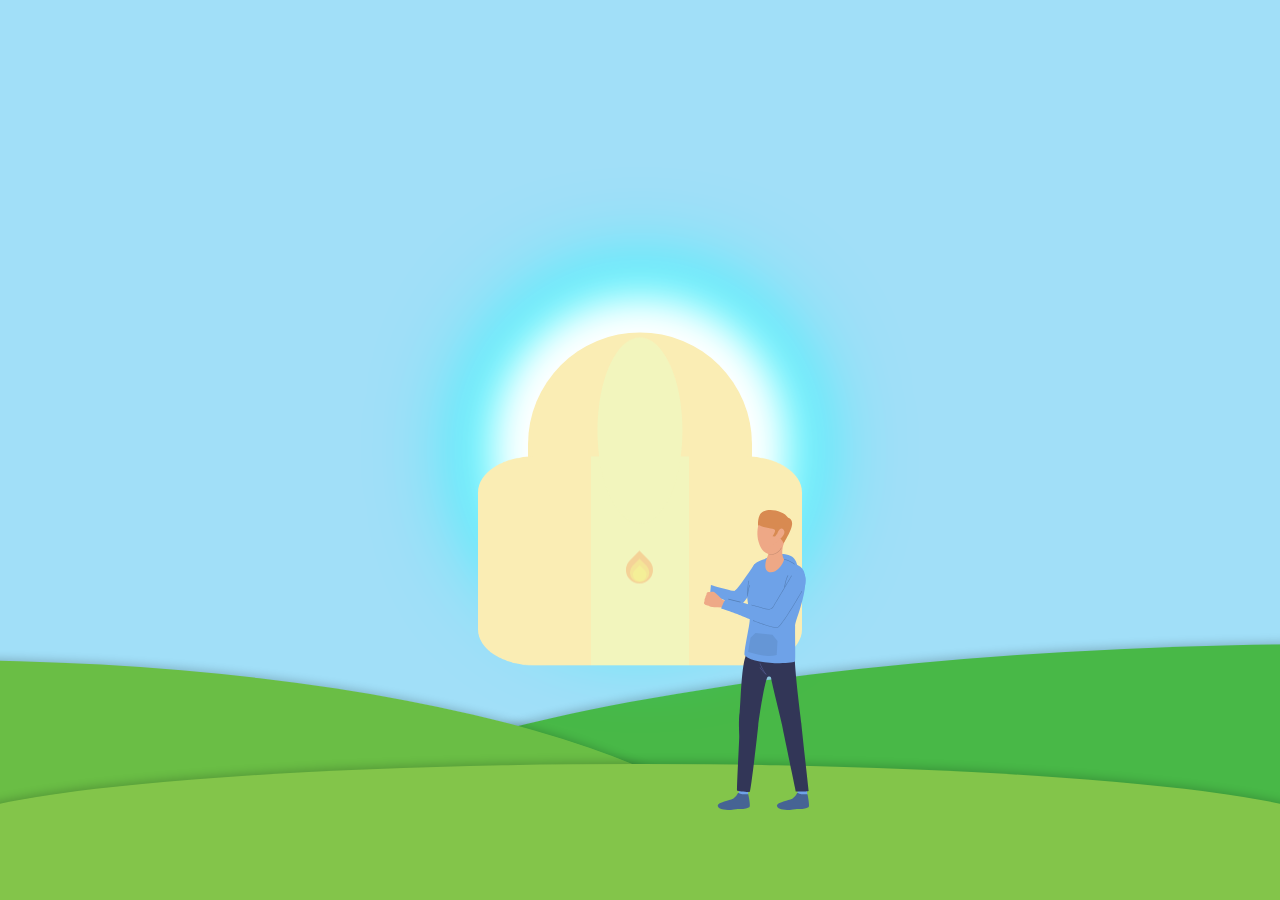
==== week2/index.html @ c8835b10 "work from home" ====
<!doctype html>

<html lang="en">
<head>
		<meta charset="utf-8">

		<title>CSS To The Rescue</title>
		<meta name="description" content="CTTR">
		<meta name="author" content="Rooyyke">

		<link rel="stylesheet" href="./public/css/stylesheet.css">

</head>

<body>
	<!-- Floating clouds #1 -->
	<section>
		<!-- <div></div>
		<div></div>
		<div></div>
		<div></div>
		<div></div> -->
	</section>
	<!-- Floating clouds #2 -->
	<section>
		<!-- <div></div>
		<div></div>
		<div></div>
		<div></div>
		<div></div> -->
	</section>

	<!-- Balloon with light -->
	<section>
		<!-- Balloon -->
		<input type="radio" id="test">

		<label for="test">
			<div></div>
			<!-- Lights -->
			<article>
				<div class="red flame"></div>
				<div class="orange flame"></div>
				<div class="yellow flame"></div>
			</article>
		</label>


	</section>

	<!-- Zero state (Ground/Character) -->
	<section>
		<div></div>
		<img src="./public/images/SVG/Person.svg">
	</section>

	<main>


	</main>


</body>
</html>
---- week2/public/css/stylesheet.css ----
:root {

}

body {
    margin: 20px;
    background: #A1DFF8;
    text-align: center;
    overflow: hidden;
}

/*=============================================
=       Zero state balloon comment block      =
=============================================*/

section:nth-of-type(3) {
    display: block;
    position: absolute;
    top: 50%;
    left: 50%;
    transform: translate(-50%, -50%);
    animation: balloonBounce 5s infinite;
    perspective-origin: 50% 100%;
    perspective: calc(14rem * .5);
}


section:nth-of-type(3) > label > div {
    box-shadow: 0 0 40px 40px #fff, 0 0 100px 50px #0ff;
    position: relative;
    z-index: 4;
    display: block;
    width: 14rem;
    height: calc(14rem * 1.050);
    background: #FAEDB4;
    border-radius: 14rem;
}

section:nth-of-type(3) > label > div::before {
    position: absolute;
    display: block;
    content: '';
}

section:nth-of-type(3) > label > div::after {
    position: absolute;
    display: block;
    content: '';
}

section:nth-of-type(3) > label > div::after {
    top: 2%;
    left: 50%;
    width: 38%;
    height: 79%;
    background-color: #F2F5BD;
    transform: translateX(-50%);
    border-radius: 50%;
}

section:nth-of-type(3) > label > div::before {
    top: 28%;
    left: -22.2%;
    width: calc(14rem + 100px);
    height: calc(14rem * 1.45);
    border-radius: calc(14rem / 4);
    background: linear-gradient(
    to right,
    #FAEDB4 0%,
    #FAEDB4 35%,
    #F2F5BD 35%,
    #F2F5BD 65%,
    #FAEDB4 50%,
    #FAEDB4 100%
    );
    transform: translateZ(calc(14rem * -.80)) rotateX(-50deg);
}





/*----------  Zero light in balloon comment block  ----------*/






  article {
    animation: flicker 3ms ease-in infinite alternate;
    position: absolute;
    z-index: 4;
    opacity: 0.2;
    top: 105%;
    left: 50%;
  }
  
  .flame{
    border-bottom-right-radius: 50%;
    border-bottom-left-radius: 50%;
    border-top-left-radius: 50%;
    transform-origin:center bottom;
    bottom: 0px;
  }
  
  .yellow{
    position: absolute;
    left: 50%;
    margin-right: -50%;
    transform: translate(-50%, -50%);
    width: 9px;
    height: 9px;
    transform:rotate(-45deg) scale(1.5,1.5);
    background:gold;
  }
  
  .orange{
    position: absolute;
    left: 50%;
    margin-right: -50%;
    transform: translate(-50%, -50%);
    width: 13px;
    height: 13px;
    transform:rotate(-45deg) scale(1.5,1.5);
    background:orange;
  }
  
  .red{
    position: absolute;
    left: 50%;
    margin-right: -50%;
    transform: translate(-50%, -50%);
    width: 18px;
    height: 18px;
    transform:rotate(-45deg) scale(1.5,1.5);
    background:OrangeRed;
  }


/*=====  End of Section comment block  ======*/





/*=============================================
=            zero state comment block         =
=============================================*/

section:nth-of-type(4) > div {
    position: absolute;
    left: -5%;
    bottom: 0;
    border-top-right-radius: 80%;
    border-top-left-radius: 80%;
    box-shadow: -2px -2px 10px 0px rgba(0,0,0,0.2);
    width: 110%;
    height: 8.5em;
    background-color: #83C54A;
}   

section:nth-of-type(4) > div::after {
    position: absolute;
    content: "";
    left: 0;
    bottom: 0;
    border-top-right-radius: 100%;
    box-shadow: -2px -2px 10px 0px rgba(0,0,0,0.2);
    width: 60%;
    height: 15em;
    z-index: -2;
    background-color: #6ABE45;
}

section:nth-of-type(4) > div::before {
    position: absolute;
    content: "";
    right: 0;
    bottom: 0;
    box-shadow: -2px -2px 10px 0px rgba(0,0,0,0.2);
    border-top-left-radius: 100%;
    width: 80%;
    height: 16em;
    z-index: -2;
    background-color: #48B847;
}

section:nth-of-type(4) > img {
    position: absolute;
    bottom: 10%;
    left: 55%;
    width: auto;
    height: 300px;
}





/*----------  Balloon without light comment block  ----------*/





input {
    display: none
}

label {
    width: 100px;
    height: 100px;
    cursor: pointer;
}

input:checked + label > div {
    box-shadow: 0 0 40px 40px #fff, 0 0 100px 50px #0ff;
    position: relative;
    z-index: 4;
    display: block;
    width: 14rem;
    height: calc(14rem * 1.050);
    background: #FAEDB4;
    border-radius: 14rem;
}

input:checked + label > div::before {
    position: absolute;
    display: block;
    content: '';
}

input:checked + label > div::after {
    position: absolute;
    display: block;
    content: '';
}

input:checked + label > div::after {
    top: 2%;
    left: 50%;
    width: 38%;
    height: 79%;
    background-color: #F2F5BD;
    transform: translateX(-50%);
    border-radius: 50%;
}

input:checked + label > div::before {
    top: 28%;
    left: -22.2%;
    width: calc(14rem + 100px);
    height: calc(14rem * 1.45);
    border-radius: calc(14rem / 4);
    background: linear-gradient(
    to right,
    #FAEDB4 0%,
    #FAEDB4 35%,
    #F2F5BD 35%,
    #F2F5BD 65%,
    #FAEDB4 50%,
    #FAEDB4 100%
    );
    transform: translateZ(calc(14rem * -.80)) rotateX(-50deg);
}


/*=====  End of zero state comment block  ======*/





/*=============================================
=            Animating Clouds                 =
=============================================*/

section:nth-of-type(1) {
    position: absolute;
    z-index: -3;
    top: 0%;
    left: 50%;
    transform: translate(-50%, -60%);
    width: 8rem;
    animation: cloudsSlideDown 5s linear infinite;
}

section:nth-of-type(1) > div {
    position: relative;
    display: block;
    width: 8rem;
    height: 8rem;
    margin: 1rem;
    background-color: #fff;
    border-radius: 50%;
}

section:nth-of-type(1) div:nth-child(5n + 1){
    transform: translateX(-120%);
    margin-top: calc(8rem * 7);
}

section:nth-of-type(1) div:nth-child(5n + 2){
    transform: translate(-350%, 20%) scale(0.5)
}

section:nth-of-type(1) div:nth-child(5n + 3){
    transform: translate(250%, 20%) scale(0.8)
}

section:nth-of-type(1) div:nth-child(5n + 4){
    transform: translate(-250%, 40%) scale(1.2)
}

section:nth-of-type(1) div:nth-child(5n + 5){
    transform: translate(190%, 120%) scale(0.6)
}

section:nth-of-type(1) > div::after {
    position: absolute;
    bottom: 0;
    display: block;
    width: 8rem;
    height: calc(8rem * .5);
    background-color: #fff;
    border-radius: 8rem;
    transform: translateX(23%);
    content: '';
}

section:nth-of-type(1) > div::before {
    position: absolute;
    bottom: 0;
    display: block;
    width: 8rem;
    height: calc(8rem * .6);
    background-color: #fff;
    border-radius: 8rem;
    transform: translateX(-30%);
    content: '';
}





/*----------  Animating Clouds #2 comment block  ----------*/






section:nth-of-type(2) {
    position: absolute;
    top: 0%;
    left: 50%;
    z-index: -3;
    transform: translate(-50%, -0%);
    width: 8rem;
    animation: cloudsSlideDown 5s 2.8s linear infinite;
}

section:nth-of-type(2) > div {
    position: relative;
    display: block;
    width: 8rem;
    height: 8rem;
    margin: 1rem;
    background-color: #fff;
    border-radius: 50%;
}

section:nth-of-type(2) > div:nth-child(5n + 1){
    transform: translateX(-120%);
    margin-top: calc(8rem * 7);
}

section:nth-of-type(2) > div:nth-child(5n + 2){
    transform: translate(-350%, 20%) scale(0.5)
}

section:nth-of-type(2) > div:nth-child(5n + 3){
    transform: translate(350%, 20%) scale(0.8)
}

section:nth-of-type(2) > div:nth-child(5n + 4){
    transform: translate(-250%, 40%) scale(1.2)
}
    
section:nth-of-type(2) > div:nth-child(5n + 5){
    transform: translate(90%, 120%) scale(0.6)
}

section:nth-of-type(2) > div::after {
    position: absolute;
    bottom: 0;
    display: block;
    width: 8rem;
    height: calc(8rem * .5);
    background-color: #fff;
    border-radius: 8rem;
    transform: translateX(23%);
    content: '';
}

section:nth-of-type(2) > div::before {
    position: absolute;
    bottom: 0;
    display: block;
    width: 8rem;
    height: calc(8rem * .6);
    background-color: #fff;
    border-radius: 8rem;
    transform: translateX(-30%);
    content: '';
}

/*=====  End of Section comment block  ======*/







/*=============================================
=            Animations comment block            =
=============================================*/

@keyframes flicker{
    0%   {transform: rotate(-1deg);}
    20%  {transform: rotate(1deg);}
    40%  {transform: rotate(-1deg);}
    60%  {transform: rotate(1deg) scaleY(1.04);}
    80%  {transform: rotate(-2deg) scaleY(0.92);}
    100% {transform: rotate(1deg);}
}

@keyframes cloudsSlideDown {
    0% {
      transform: translate(-50%, -110%)
    }
    100% {
      transform: translate(-50%, -10%)
    }
}

  @keyframes balloonBounce {
    0% {
      transform: translate(-50%, -50%)
    }
    50% {
      transform: translate(-50%, -60%)
    }
    100% {
      transform: translate(-50%, -50%)
    }
}

/*=====  End of Section comment block  ======*/
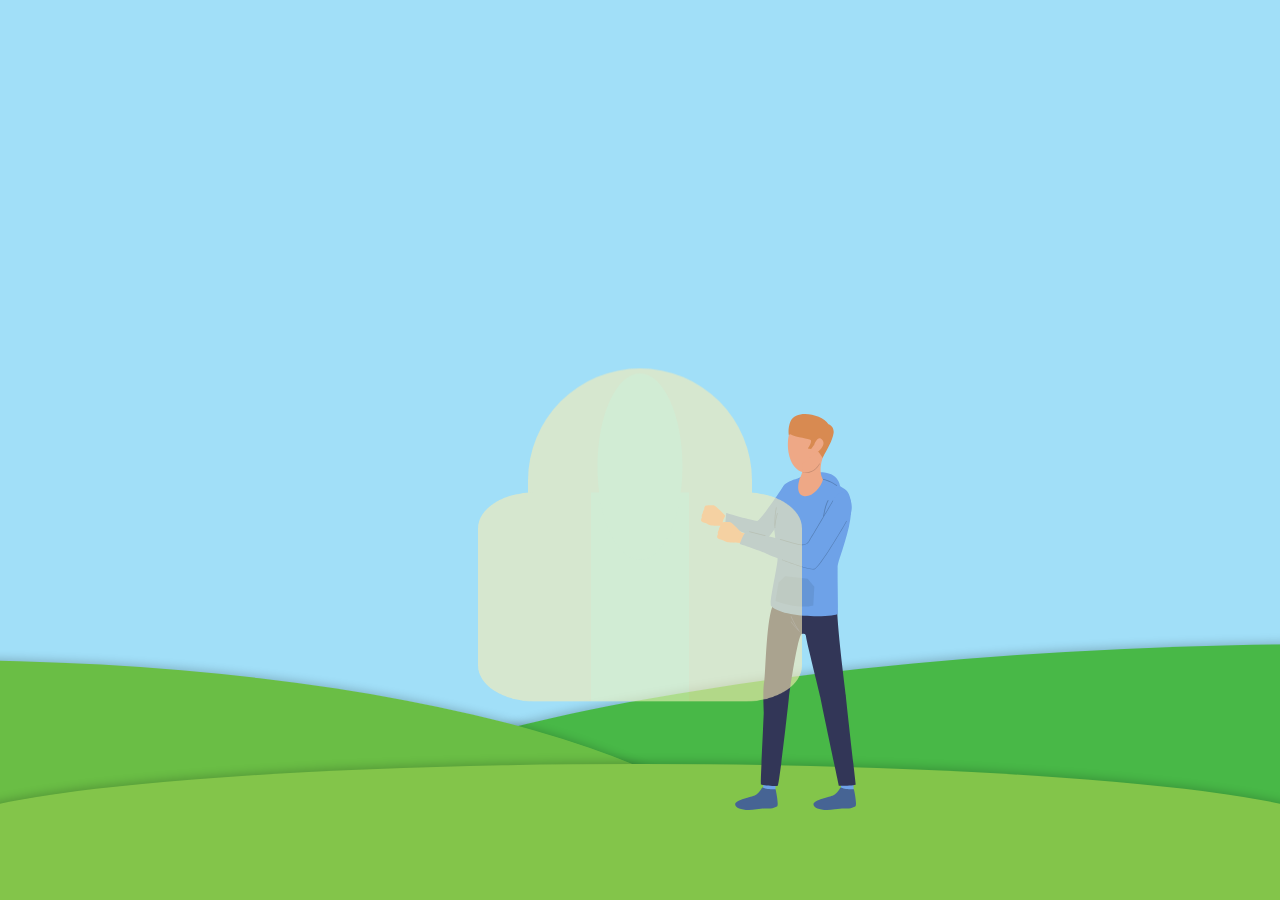
==== commit e00da790: "Fixed my freaking balloon" ====
--- a/week2/index.html
+++ b/week2/index.html
@@ -13,50 +13,44 @@
 </head>
 
 <body>
-	<!-- Floating clouds #1 -->
-	<section>
-		<!-- <div></div>
-		<div></div>
-		<div></div>
-		<div></div>
-		<div></div> -->
-	</section>
-	<!-- Floating clouds #2 -->
-	<section>
-		<!-- <div></div>
-		<div></div>
-		<div></div>
-		<div></div>
-		<div></div> -->
-	</section>
+	<main>
+		<!-- Floating clouds #1 -->
+		<section>
+			<!-- <div></div>
+			<div></div>
+			<div></div>
+			<div></div>
+			<div></div> -->
+		</section>
+		<!-- Floating clouds #2 -->
+		<section>
+			<!-- <div></div>
+			<div></div>
+			<div></div>
+			<div></div>
+			<div></div> -->
+		</section>
 
-	<!-- Balloon with light -->
-	<section>
-		<!-- Balloon -->
+		<!-- Balloon with light -->
 		<input type="radio" id="test">
-
 		<label for="test">
-			<div></div>
-			<!-- Lights -->
-			<article>
-				<div class="red flame"></div>
-				<div class="orange flame"></div>
-				<div class="yellow flame"></div>
-			</article>
+			<section encryption="flying">
+				<!-- Balloon -->	
+				<div object="balloon"></div>
+				<!-- Lights -->
+				<article>
+					<div class="red flame"></div>
+					<div class="orange flame"></div>
+					<div class="yellow flame"></div>
+				</article>
+			</section>
 		</label>
 
-
-	</section>
-
-	<!-- Zero state (Ground/Character) -->
-	<section>
-		<div></div>
-		<img src="./public/images/SVG/Person.svg">
-	</section>
-
-	<main>
-
-
+		<!-- Zero state (Ground/Character) -->
+		<section>
+			<div></div>
+			<img src="./public/images/SVG/Person.svg">
+		</section>
 	</main>
 
 
--- a/week2/public/css/stylesheet.css
+++ b/week2/public/css/stylesheet.css
@@ -13,22 +13,22 @@
 =       Zero state balloon comment block      =
 =============================================*/
 
-section:nth-of-type(3) {
-    display: block;
-    position: absolute;
-    top: 50%;
-    left: 50%;
-    transform: translate(-50%, -50%);
-    animation: balloonBounce 5s infinite;
+label > [encryption="flying"] {
+    display: block;
+    position: absolute;
+    opacity: 0.6;
+    top: 54%;
+    left: 50%;
+    z-index: 20;
+    transform: translate(-50%, -50%);
     perspective-origin: 50% 100%;
     perspective: calc(14rem * .5);
 }
 
 
-section:nth-of-type(3) > label > div {
-    box-shadow: 0 0 40px 40px #fff, 0 0 100px 50px #0ff;
+label > section > [object="balloon"] {
     position: relative;
-    z-index: 4;
+    z-index: 3;
     display: block;
     width: 14rem;
     height: calc(14rem * 1.050);
@@ -36,19 +36,14 @@
     border-radius: 14rem;
 }
 
-section:nth-of-type(3) > label > div::before {
+label > section > [object="balloon"]::before,
+label > section > [object="balloon"]::after {
     position: absolute;
     display: block;
     content: '';
 }
 
-section:nth-of-type(3) > label > div::after {
-    position: absolute;
-    display: block;
-    content: '';
-}
-
-section:nth-of-type(3) > label > div::after {
+label > section > [object="balloon"]::after {
     top: 2%;
     left: 50%;
     width: 38%;
@@ -58,13 +53,13 @@
     border-radius: 50%;
 }
 
-section:nth-of-type(3) > label > div::before {
+label > section > [object="balloon"]::before {
     top: 28%;
     left: -22.2%;
     width: calc(14rem + 100px);
     height: calc(14rem * 1.45);
     border-radius: calc(14rem / 4);
-    background: linear-gradient(
+    background-image: linear-gradient(
     to right,
     #FAEDB4 0%,
     #FAEDB4 35%,
@@ -79,24 +74,22 @@
 
 
 
-
-/*----------  Zero light in balloon comment block  ----------*/
-
-
-
-
-
-
-  article {
-    animation: flicker 3ms ease-in infinite alternate;
+/*----------  Light animation comment block  ----------*/
+
+
+
+
+
+label > section > article {
+    animation: flicker 3ms infinite alternate;
     position: absolute;
     z-index: 4;
-    opacity: 0.2;
+    opacity: 0;
     top: 105%;
     left: 50%;
   }
   
-  .flame{
+label > section > article > .flame{
     border-bottom-right-radius: 50%;
     border-bottom-left-radius: 50%;
     border-top-left-radius: 50%;
@@ -104,7 +97,7 @@
     bottom: 0px;
   }
   
-  .yellow{
+label > section > article > .yellow{
     position: absolute;
     left: 50%;
     margin-right: -50%;
@@ -115,7 +108,7 @@
     background:gold;
   }
   
-  .orange{
+label > section > article > .orange{
     position: absolute;
     left: 50%;
     margin-right: -50%;
@@ -126,7 +119,7 @@
     background:orange;
   }
   
-  .red{
+label > section > article > .red{
     position: absolute;
     left: 50%;
     margin-right: -50%;
@@ -138,6 +131,7 @@
   }
 
 
+
 /*=====  End of Section comment block  ======*/
 
 
@@ -148,7 +142,7 @@
 =            zero state comment block         =
 =============================================*/
 
-section:nth-of-type(4) > div {
+section:nth-of-type(3) > div {
     position: absolute;
     left: -5%;
     bottom: 0;
@@ -160,7 +154,7 @@
     background-color: #83C54A;
 }   
 
-section:nth-of-type(4) > div::after {
+section:nth-of-type(3) > div::after {
     position: absolute;
     content: "";
     left: 0;
@@ -173,7 +167,7 @@
     background-color: #6ABE45;
 }
 
-section:nth-of-type(4) > div::before {
+section:nth-of-type(3) > div::before {
     position: absolute;
     content: "";
     right: 0;
@@ -186,12 +180,13 @@
     background-color: #48B847;
 }
 
-section:nth-of-type(4) > img {
+section:nth-of-type(3) > img {
     position: absolute;
     bottom: 10%;
-    left: 55%;
+    z-index: 1;
+    left: 54.8%;
     width: auto;
-    height: 300px;
+    height: 44%;
 }
 
 
@@ -214,30 +209,37 @@
     cursor: pointer;
 }
 
-input:checked + label > div {
+input:checked + label > [encryption="flying"] {
+    display: block;
+    position: absolute;
+    opacity: 1;
+    top: 43%;
+    left: 50%;
+    transform: translate(-50%, -50%);
+    animation: balloonBounce 3s infinite;
+    perspective-origin: 50% 100%;
+    perspective: calc(14rem * .5);
+    transition: ease-in 2s;
+}
+
+input:checked + label > section > [object="balloon"] {
     box-shadow: 0 0 40px 40px #fff, 0 0 100px 50px #0ff;
-    position: relative;
     z-index: 4;
-    display: block;
-    width: 14rem;
     height: calc(14rem * 1.050);
     background: #FAEDB4;
     border-radius: 14rem;
-}
-
-input:checked + label > div::before {
-    position: absolute;
-    display: block;
+    transition: ease-in 2s;
+}
+
+input:checked + label > section > [object="balloon"]::before,
+input:checked + label > section > [object="balloon"]::after {
+    position: absolute;
+    display: block;
+    transition: ease-in-out 2s;
     content: '';
 }
 
-input:checked + label > div::after {
-    position: absolute;
-    display: block;
-    content: '';
-}
-
-input:checked + label > div::after {
+input:checked + label > section > [object="balloon"]::after {
     top: 2%;
     left: 50%;
     width: 38%;
@@ -247,13 +249,14 @@
     border-radius: 50%;
 }
 
-input:checked + label > div::before {
+input:checked + label > section > [object="balloon"]::before {
     top: 28%;
     left: -22.2%;
     width: calc(14rem + 100px);
     height: calc(14rem * 1.45);
     border-radius: calc(14rem / 4);
-    background: linear-gradient(
+    background-color: #F2F5BD;
+    background-image: linear-gradient(
     to right,
     #FAEDB4 0%,
     #FAEDB4 35%,
@@ -266,6 +269,68 @@
 }
 
 
+
+
+
+/*----------  Light animation comment block  ----------*/
+
+
+
+
+
+input:checked + label > section > article {
+    animation: flicker 3ms infinite alternate;
+    position: absolute;
+    transition: ease-in 2s;
+    z-index: 4;
+    opacity: 0.2;
+    top: 105%;
+    left: 50%;
+  }
+  
+input:checked + label > section > article > .flame{
+    border-bottom-right-radius: 50%;
+    border-bottom-left-radius: 50%;
+    border-top-left-radius: 50%;
+    transform-origin:center bottom;
+    bottom: 0px;
+  }
+  
+input:checked + label > section > article > .yellow{
+    position: absolute;
+    left: 50%;
+    margin-right: -50%;
+    transform: translate(-50%, -50%);
+    width: 9px;
+    height: 9px;
+    transform:rotate(-45deg) scale(1.5,1.5);
+    background:gold;
+  }
+  
+input:checked + label > section > article > .orange{
+    position: absolute;
+    left: 50%;
+    margin-right: -50%;
+    transform: translate(-50%, -50%);
+    width: 13px;
+    height: 13px;
+    transform:rotate(-45deg) scale(1.5,1.5);
+    background:orange;
+  }
+  
+input:checked + label > section > article > .red{
+    position: absolute;
+    left: 50%;
+    margin-right: -50%;
+    transform: translate(-50%, -50%);
+    width: 18px;
+    height: 18px;
+    transform:rotate(-45deg) scale(1.5,1.5);
+    background:OrangeRed;
+  }
+
+
+
 /*=====  End of zero state comment block  ======*/
 
 
@@ -276,17 +341,18 @@
 =            Animating Clouds                 =
 =============================================*/
 
-section:nth-of-type(1) {
+main > section:nth-of-type(1) {
     position: absolute;
     z-index: -3;
     top: 0%;
     left: 50%;
     transform: translate(-50%, -60%);
+    background: black;
     width: 8rem;
     animation: cloudsSlideDown 5s linear infinite;
 }
 
-section:nth-of-type(1) > div {
+main > section:nth-of-type(1) > div {
     position: relative;
     display: block;
     width: 8rem;
@@ -296,28 +362,28 @@
     border-radius: 50%;
 }
 
-section:nth-of-type(1) div:nth-child(5n + 1){
+main > section:nth-of-type(1) div:nth-child(5n + 1){
     transform: translateX(-120%);
     margin-top: calc(8rem * 7);
 }
 
-section:nth-of-type(1) div:nth-child(5n + 2){
+main > section:nth-of-type(1) div:nth-child(5n + 2){
     transform: translate(-350%, 20%) scale(0.5)
 }
 
-section:nth-of-type(1) div:nth-child(5n + 3){
+main > section:nth-of-type(1) div:nth-child(5n + 3){
     transform: translate(250%, 20%) scale(0.8)
 }
 
-section:nth-of-type(1) div:nth-child(5n + 4){
+main > section:nth-of-type(1) div:nth-child(5n + 4){
     transform: translate(-250%, 40%) scale(1.2)
 }
 
-section:nth-of-type(1) div:nth-child(5n + 5){
+main > section:nth-of-type(1) div:nth-child(5n + 5){
     transform: translate(190%, 120%) scale(0.6)
 }
 
-section:nth-of-type(1) > div::after {
+main > section:nth-of-type(1) > div::after {
     position: absolute;
     bottom: 0;
     display: block;
@@ -329,7 +395,7 @@
     content: '';
 }
 
-section:nth-of-type(1) > div::before {
+main > section:nth-of-type(1) > div::before {
     position: absolute;
     bottom: 0;
     display: block;
@@ -352,7 +418,7 @@
 
 
 
-section:nth-of-type(2) {
+main > section:nth-of-type(2) {
     position: absolute;
     top: 0%;
     left: 50%;
@@ -362,7 +428,7 @@
     animation: cloudsSlideDown 5s 2.8s linear infinite;
 }
 
-section:nth-of-type(2) > div {
+main > section:nth-of-type(2) > div {
     position: relative;
     display: block;
     width: 8rem;
@@ -372,28 +438,28 @@
     border-radius: 50%;
 }
 
-section:nth-of-type(2) > div:nth-child(5n + 1){
+main > section:nth-of-type(2) > div:nth-child(5n + 1){
     transform: translateX(-120%);
     margin-top: calc(8rem * 7);
 }
 
-section:nth-of-type(2) > div:nth-child(5n + 2){
+main > section:nth-of-type(2) > div:nth-child(5n + 2){
     transform: translate(-350%, 20%) scale(0.5)
 }
 
-section:nth-of-type(2) > div:nth-child(5n + 3){
+main > section:nth-of-type(2) > div:nth-child(5n + 3){
     transform: translate(350%, 20%) scale(0.8)
 }
 
-section:nth-of-type(2) > div:nth-child(5n + 4){
+main > section:nth-of-type(2) > div:nth-child(5n + 4){
     transform: translate(-250%, 40%) scale(1.2)
 }
     
-section:nth-of-type(2) > div:nth-child(5n + 5){
+main > section:nth-of-type(2) > div:nth-child(5n + 5){
     transform: translate(90%, 120%) scale(0.6)
 }
 
-section:nth-of-type(2) > div::after {
+main > section:nth-of-type(2) > div::after {
     position: absolute;
     bottom: 0;
     display: block;
@@ -405,7 +471,7 @@
     content: '';
 }
 
-section:nth-of-type(2) > div::before {
+main > section:nth-of-type(2) > div::before {
     position: absolute;
     bottom: 0;
     display: block;
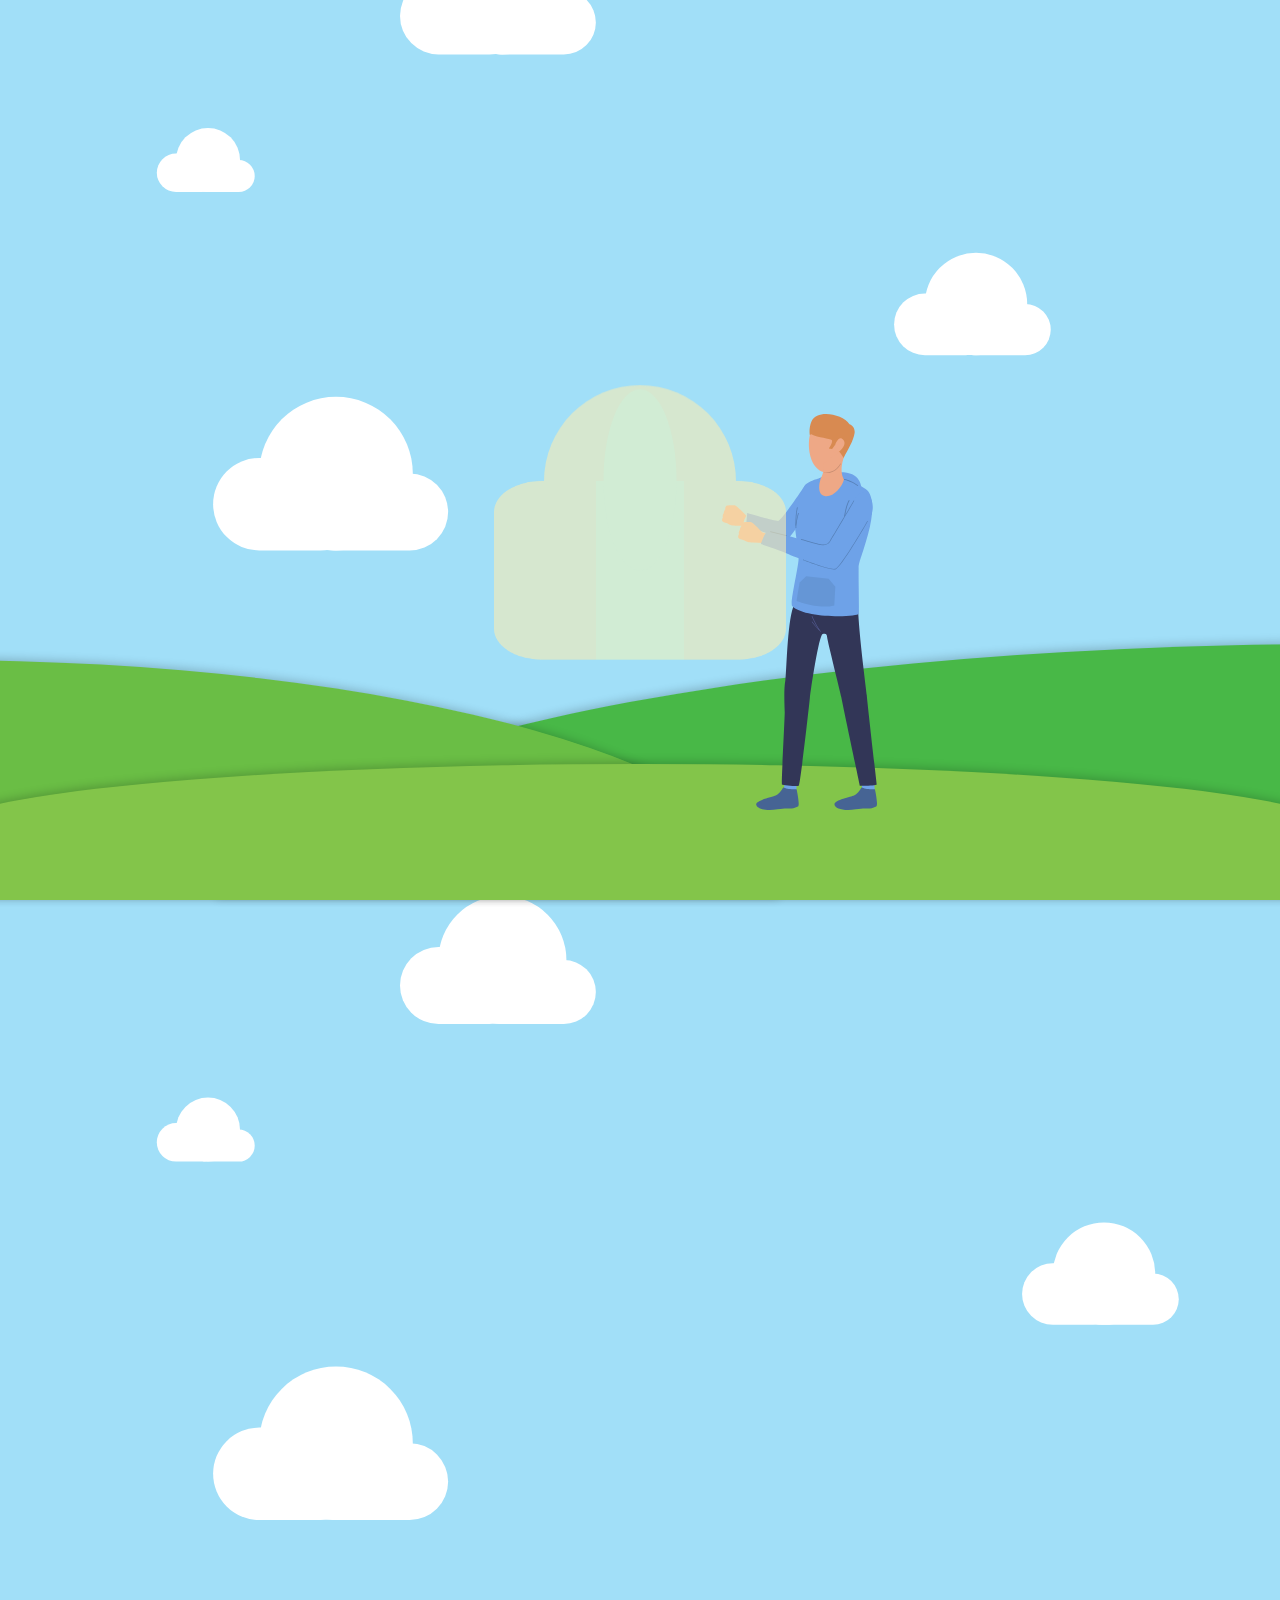
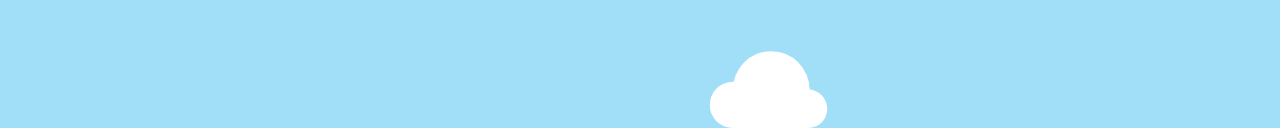
==== commit 55ae882c: "updated the balloon" ====
--- a/week2/index.html
+++ b/week2/index.html
@@ -16,19 +16,19 @@
 	<main>
 		<!-- Floating clouds #1 -->
 		<section>
-			<!-- <div></div>
 			<div></div>
 			<div></div>
 			<div></div>
-			<div></div> -->
+			<div></div>
+			<div></div>
 		</section>
 		<!-- Floating clouds #2 -->
 		<section>
-			<!-- <div></div>
 			<div></div>
 			<div></div>
 			<div></div>
-			<div></div> -->
+			<div></div>
+			<div></div>
 		</section>
 
 		<!-- Balloon with light -->
--- a/week2/public/css/stylesheet.css
+++ b/week2/public/css/stylesheet.css
@@ -30,8 +30,8 @@
     position: relative;
     z-index: 3;
     display: block;
-    width: 14rem;
-    height: calc(14rem * 1.050);
+    width: 12rem;
+    height: calc(12rem * 1.050);
     background: #FAEDB4;
     border-radius: 14rem;
 }
@@ -47,18 +47,18 @@
     top: 2%;
     left: 50%;
     width: 38%;
-    height: 79%;
+    height: 90%;
     background-color: #F2F5BD;
     transform: translateX(-50%);
     border-radius: 50%;
 }
 
 label > section > [object="balloon"]::before {
-    top: 28%;
-    left: -22.2%;
-    width: calc(14rem + 100px);
-    height: calc(14rem * 1.45);
-    border-radius: calc(14rem / 4);
+    top: 23%;
+    left: -26%;
+    width: calc(12rem + 100px);
+    height: calc(12rem * 1.45);
+    border-radius: calc(12rem / 4);
     background-image: linear-gradient(
     to right,
     #FAEDB4 0%,
@@ -184,7 +184,7 @@
     position: absolute;
     bottom: 10%;
     z-index: 1;
-    left: 54.8%;
+    left: 56.4%;
     width: auto;
     height: 44%;
 }
@@ -225,9 +225,9 @@
 input:checked + label > section > [object="balloon"] {
     box-shadow: 0 0 40px 40px #fff, 0 0 100px 50px #0ff;
     z-index: 4;
-    height: calc(14rem * 1.050);
+    height: calc(12rem * 1.050);
     background: #FAEDB4;
-    border-radius: 14rem;
+    border-radius: 12rem;
     transition: ease-in 2s;
 }
 
@@ -243,17 +243,17 @@
     top: 2%;
     left: 50%;
     width: 38%;
-    height: 79%;
+    height: 90%;
     background-color: #F2F5BD;
     transform: translateX(-50%);
     border-radius: 50%;
 }
 
 input:checked + label > section > [object="balloon"]::before {
-    top: 28%;
-    left: -22.2%;
-    width: calc(14rem + 100px);
-    height: calc(14rem * 1.45);
+    top: 23%;
+    left: -26%;
+    width: calc(12rem + 100px);
+    height: calc(12rem * 1.45);
     border-radius: calc(14rem / 4);
     background-color: #F2F5BD;
     background-image: linear-gradient(
@@ -347,7 +347,6 @@
     top: 0%;
     left: 50%;
     transform: translate(-50%, -60%);
-    background: black;
     width: 8rem;
     animation: cloudsSlideDown 5s linear infinite;
 }
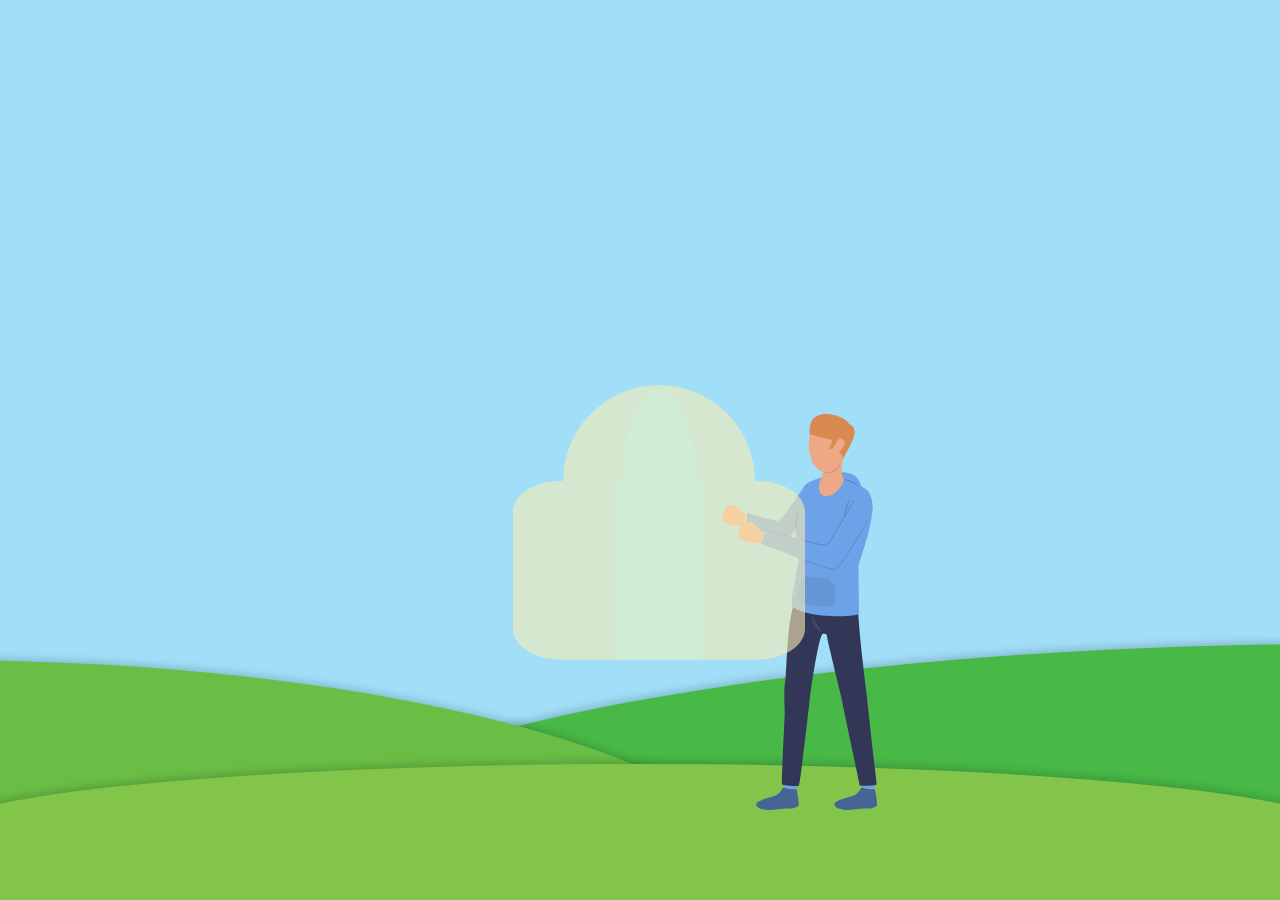
==== commit 17e8a4fc: "Going to redo my code for animations" ====
--- a/week2/index.html
+++ b/week2/index.html
@@ -14,26 +14,26 @@
 
 <body>
 	<main>
-		<!-- Floating clouds #1 -->
-		<section>
-			<div></div>
-			<div></div>
-			<div></div>
-			<div></div>
-			<div></div>
-		</section>
-		<!-- Floating clouds #2 -->
-		<section>
-			<div></div>
-			<div></div>
-			<div></div>
-			<div></div>
-			<div></div>
-		</section>
-
 		<!-- Balloon with light -->
 		<input type="radio" id="test">
-		<label for="test">
+		<label trigger="animation" for="test">
+			<!-- Floating clouds #1 -->
+			<section>
+				<div></div>
+				<div></div>
+				<div></div>
+				<div></div>
+				<div></div>
+			</section>
+			<!-- Floating clouds #2 -->
+			<section>
+				<div></div>
+				<div></div>
+				<div></div>
+				<div></div>
+				<div></div>
+			</section>
+			
 			<section encryption="flying">
 				<!-- Balloon -->	
 				<div object="balloon"></div>
@@ -44,13 +44,15 @@
 					<div class="yellow flame"></div>
 				</article>
 			</section>
+
+			<section>
+				<div></div>
+				<img src="./public/images/SVG/Person.svg">
+			</section>
 		</label>
 
 		<!-- Zero state (Ground/Character) -->
-		<section>
-			<div></div>
-			<img src="./public/images/SVG/Person.svg">
-		</section>
+
 	</main>
 
 
--- a/week2/public/css/stylesheet.css
+++ b/week2/public/css/stylesheet.css
@@ -1,7 +1,3 @@
-:root {
-
-}
-
 body {
     margin: 20px;
     background: #A1DFF8;
@@ -13,12 +9,12 @@
 =       Zero state balloon comment block      =
 =============================================*/
 
-label > [encryption="flying"] {
+[encryption="flying"] {
     display: block;
     position: absolute;
     opacity: 0.6;
     top: 54%;
-    left: 50%;
+    left: 51.5%;
     z-index: 20;
     transform: translate(-50%, -50%);
     perspective-origin: 50% 100%;
@@ -26,7 +22,7 @@
 }
 
 
-label > section > [object="balloon"] {
+[trigger="animation"] > section:nth-of-type(3) > [object="balloon"] {
     position: relative;
     z-index: 3;
     display: block;
@@ -36,14 +32,14 @@
     border-radius: 14rem;
 }
 
-label > section > [object="balloon"]::before,
-label > section > [object="balloon"]::after {
+[trigger="animation"] > section:nth-of-type(3) > [object="balloon"]::before,
+[trigger="animation"] > section:nth-of-type(3) > [object="balloon"]::after {
     position: absolute;
     display: block;
     content: '';
 }
 
-label > section > [object="balloon"]::after {
+[trigger="animation"] > section:nth-of-type(3) > [object="balloon"]::after {
     top: 2%;
     left: 50%;
     width: 38%;
@@ -53,7 +49,7 @@
     border-radius: 50%;
 }
 
-label > section > [object="balloon"]::before {
+[trigger="animation"] > section:nth-of-type(3) > [object="balloon"]::before {
     top: 23%;
     left: -26%;
     width: calc(12rem + 100px);
@@ -80,16 +76,15 @@
 
 
 
-label > section > article {
-    animation: flicker 3ms infinite alternate;
-    position: absolute;
-    z-index: 4;
+[trigger="animation"] > section:nth-of-type(3) > article {
+    position: absolute;
+    z-index: 21;
     opacity: 0;
     top: 105%;
     left: 50%;
   }
   
-label > section > article > .flame{
+[trigger="animation"] >  section:nth-of-type(3) > article > .flame{
     border-bottom-right-radius: 50%;
     border-bottom-left-radius: 50%;
     border-top-left-radius: 50%;
@@ -97,7 +92,7 @@
     bottom: 0px;
   }
   
-label > section > article > .yellow{
+[trigger="animation"] > section:nth-of-type(3) > article > .yellow{
     position: absolute;
     left: 50%;
     margin-right: -50%;
@@ -108,7 +103,7 @@
     background:gold;
   }
   
-label > section > article > .orange{
+[trigger="animation"] >  section:nth-of-type(3) > article > .orange{
     position: absolute;
     left: 50%;
     margin-right: -50%;
@@ -119,7 +114,7 @@
     background:orange;
   }
   
-label > section > article > .red{
+[trigger="animation"] > section:nth-of-type(3) > article > .red{
     position: absolute;
     left: 50%;
     margin-right: -50%;
@@ -142,7 +137,7 @@
 =            zero state comment block         =
 =============================================*/
 
-section:nth-of-type(3) > div {
+[trigger="animation"] > section:nth-of-type(4) > div {
     position: absolute;
     left: -5%;
     bottom: 0;
@@ -154,7 +149,7 @@
     background-color: #83C54A;
 }   
 
-section:nth-of-type(3) > div::after {
+[trigger="animation"] > section:nth-of-type(4) > div::after {
     position: absolute;
     content: "";
     left: 0;
@@ -167,7 +162,7 @@
     background-color: #6ABE45;
 }
 
-section:nth-of-type(3) > div::before {
+[trigger="animation"] > section:nth-of-type(4) > div::before {
     position: absolute;
     content: "";
     right: 0;
@@ -180,7 +175,7 @@
     background-color: #48B847;
 }
 
-section:nth-of-type(3) > img {
+[trigger="animation"] > section:nth-of-type(4) > img {
     position: absolute;
     bottom: 10%;
     z-index: 1;
@@ -196,9 +191,6 @@
 /*----------  Balloon without light comment block  ----------*/
 
 
-
-
-
 input {
     display: none
 }
@@ -206,129 +198,29 @@
 label {
     width: 100px;
     height: 100px;
-    cursor: pointer;
 }
 
 input:checked + label > [encryption="flying"] {
-    display: block;
-    position: absolute;
     opacity: 1;
     top: 43%;
     left: 50%;
-    transform: translate(-50%, -50%);
     animation: balloonBounce 3s infinite;
-    perspective-origin: 50% 100%;
-    perspective: calc(14rem * .5);
     transition: ease-in 2s;
 }
 
 input:checked + label > section > [object="balloon"] {
     box-shadow: 0 0 40px 40px #fff, 0 0 100px 50px #0ff;
-    z-index: 4;
-    height: calc(12rem * 1.050);
-    background: #FAEDB4;
-    border-radius: 12rem;
     transition: ease-in 2s;
 }
 
-input:checked + label > section > [object="balloon"]::before,
-input:checked + label > section > [object="balloon"]::after {
-    position: absolute;
-    display: block;
-    transition: ease-in-out 2s;
-    content: '';
-}
-
-input:checked + label > section > [object="balloon"]::after {
-    top: 2%;
-    left: 50%;
-    width: 38%;
-    height: 90%;
-    background-color: #F2F5BD;
-    transform: translateX(-50%);
-    border-radius: 50%;
-}
-
-input:checked + label > section > [object="balloon"]::before {
-    top: 23%;
-    left: -26%;
-    width: calc(12rem + 100px);
-    height: calc(12rem * 1.45);
-    border-radius: calc(14rem / 4);
-    background-color: #F2F5BD;
-    background-image: linear-gradient(
-    to right,
-    #FAEDB4 0%,
-    #FAEDB4 35%,
-    #F2F5BD 35%,
-    #F2F5BD 65%,
-    #FAEDB4 50%,
-    #FAEDB4 100%
-    );
-    transform: translateZ(calc(14rem * -.80)) rotateX(-50deg);
-}
-
-
-
-
-
 /*----------  Light animation comment block  ----------*/
 
 
-
-
-
-input:checked + label > section > article {
+input:checked + label > section:nth-of-type(3) > article {
     animation: flicker 3ms infinite alternate;
-    position: absolute;
     transition: ease-in 2s;
-    z-index: 4;
-    opacity: 0.2;
-    top: 105%;
-    left: 50%;
-  }
-  
-input:checked + label > section > article > .flame{
-    border-bottom-right-radius: 50%;
-    border-bottom-left-radius: 50%;
-    border-top-left-radius: 50%;
-    transform-origin:center bottom;
-    bottom: 0px;
-  }
-  
-input:checked + label > section > article > .yellow{
-    position: absolute;
-    left: 50%;
-    margin-right: -50%;
-    transform: translate(-50%, -50%);
-    width: 9px;
-    height: 9px;
-    transform:rotate(-45deg) scale(1.5,1.5);
-    background:gold;
-  }
-  
-input:checked + label > section > article > .orange{
-    position: absolute;
-    left: 50%;
-    margin-right: -50%;
-    transform: translate(-50%, -50%);
-    width: 13px;
-    height: 13px;
-    transform:rotate(-45deg) scale(1.5,1.5);
-    background:orange;
-  }
-  
-input:checked + label > section > article > .red{
-    position: absolute;
-    left: 50%;
-    margin-right: -50%;
-    transform: translate(-50%, -50%);
-    width: 18px;
-    height: 18px;
-    transform:rotate(-45deg) scale(1.5,1.5);
-    background:OrangeRed;
-  }
-
+    opacity: 0.5;
+  }
 
 
 /*=====  End of zero state comment block  ======*/
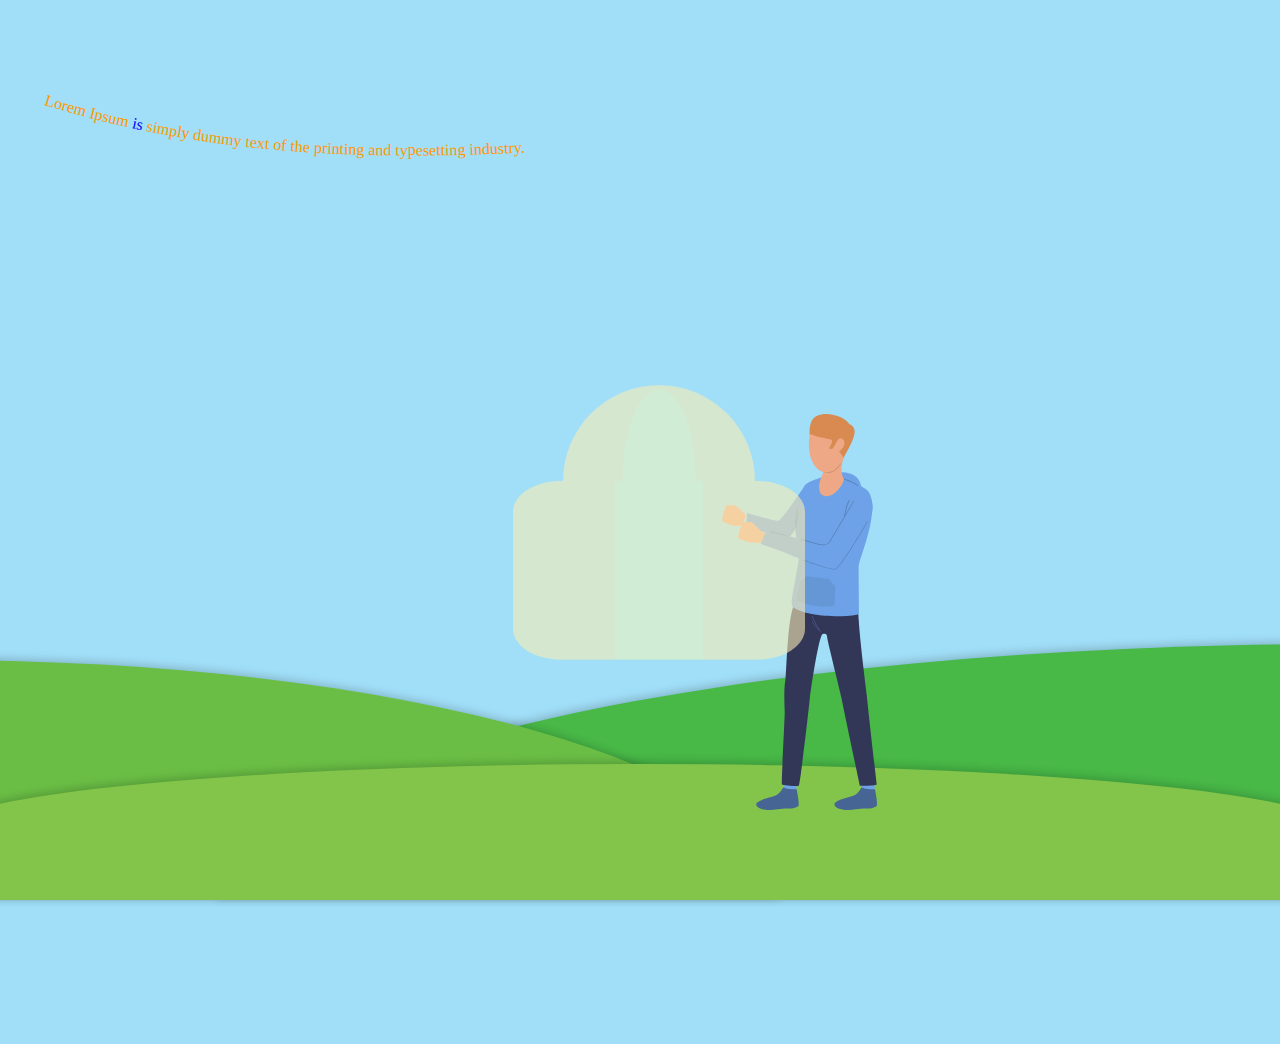
==== commit 579062e5: "Fixed my story and the dark/light mode switch" ====
--- a/week2/index.html
+++ b/week2/index.html
@@ -49,6 +49,74 @@
 				<div></div>
 				<img src="./public/images/SVG/Person.svg">
 			</section>
+			<div class="story-time">
+				<!-- tutorial: https://css-tricks.com/snippets/svg/curved-text-along-path/ -->
+				<svg width="100%" height="1000px" fill="none">
+					<path id="curve" d="
+					M0 67
+					C 273,183
+					  822,-40
+					  1920.00,106 
+		  
+					V 359 
+					H 0 
+					V 67
+					Z">
+					<animate
+					repeatCount="indefinite" 
+					fill="#454599"
+					attributeName="d" 
+					dur="15s" 
+					values="
+						M0 77 
+						C 473,283
+						822,-40
+						1920,116 
+
+						V 359 
+						H 0 
+						V 67 
+						Z; 
+
+						M0 77 
+						C 473,-40
+						1222,283
+						1920,136 
+
+						V 359 
+						H 0 
+						V 67 
+						Z; 
+
+						M0 77 
+						C 973,260
+						1722,-53
+						1920,120 
+
+						V 359 
+						H 0 
+						V 67 
+						Z; 
+
+						M0 77 
+						C 473,283
+						822,-40
+						1920,116 
+
+						V 359 
+						H 0 
+						V 67 
+						Z
+						">
+						</animate>
+					</path>
+					<text x="25">
+						<textPath xlink:href="#curve">
+							Lorem Ipsum <tspan class="help">is</tspan> simply dummy text of the printing and typesetting industry.
+						</textPath>
+					</text>
+				  </svg>
+			</div>
 		</label>
 
 		<!-- Zero state (Ground/Character) -->
--- a/week2/public/css/stylesheet.css
+++ b/week2/public/css/stylesheet.css
@@ -24,6 +24,7 @@
 
 [trigger="animation"] > section:nth-of-type(3) > [object="balloon"] {
     position: relative;
+    cursor: pointer;
     z-index: 3;
     display: block;
     width: 12rem;
@@ -137,6 +138,7 @@
 =            zero state comment block         =
 =============================================*/
 
+
 [trigger="animation"] > section:nth-of-type(4) > div {
     position: absolute;
     left: -5%;
@@ -200,7 +202,7 @@
     height: 100px;
 }
 
-input:checked + label > [encryption="flying"] {
+input:checked + [trigger="animation"] > [encryption="flying"] {
     opacity: 1;
     top: 43%;
     left: 50%;
@@ -208,21 +210,38 @@
     transition: ease-in 2s;
 }
 
-input:checked + label > section > [object="balloon"] {
+input:checked + [trigger="animation"] > section > [object="balloon"] {
     box-shadow: 0 0 40px 40px #fff, 0 0 100px 50px #0ff;
     transition: ease-in 2s;
+    cursor: default!important;
 }
 
 /*----------  Light animation comment block  ----------*/
 
 
-input:checked + label > section:nth-of-type(3) > article {
+input:checked + [trigger="animation"] > section:nth-of-type(3) > article {
     animation: flicker 3ms infinite alternate;
     transition: ease-in 2s;
     opacity: 0.5;
   }
 
 
+/*----------  clouds floating comment block  ----------*/
+
+input:checked + [trigger="animation"] > section:nth-of-type(1){
+    animation: clouds1SlideDown 5s linear infinite;
+}
+
+input:checked + [trigger="animation"] > section:nth-of-type(2){
+    animation: clouds2SlideDown 5s 3s linear infinite;
+}
+
+input:checked + [trigger="animation"] > section:nth-of-type(4) > div,
+input:checked + [trigger="animation"] > section:nth-of-type(4) > img{
+    transition-duration: 6s;
+    bottom: -100%
+}
+
 /*=====  End of zero state comment block  ======*/
 
 
@@ -233,17 +252,26 @@
 =            Animating Clouds                 =
 =============================================*/
 
-main > section:nth-of-type(1) {
+[trigger="animation"] > section:nth-of-type(1){
     position: absolute;
     z-index: -3;
-    top: 0%;
+    top: -110%;
+    left: 50%;
+    transform: translate(-50%, -110%);
+    width: 8rem;
+}
+
+[trigger="animation"] > section:nth-of-type(2) {
+    position: absolute;
+    z-index: -3;
+    top: -110%;
     left: 50%;
     transform: translate(-50%, -60%);
     width: 8rem;
-    animation: cloudsSlideDown 5s linear infinite;
-}
-
-main > section:nth-of-type(1) > div {
+}
+
+[trigger="animation"] > section:nth-of-type(1) > div,
+[trigger="animation"] > section:nth-of-type(2) > div {
     position: relative;
     display: block;
     width: 8rem;
@@ -253,28 +281,29 @@
     border-radius: 50%;
 }
 
-main > section:nth-of-type(1) div:nth-child(5n + 1){
+[trigger="animation"] > section:nth-of-type(1) div:nth-child(5n + 1){
     transform: translateX(-120%);
     margin-top: calc(8rem * 7);
 }
 
-main > section:nth-of-type(1) div:nth-child(5n + 2){
+[trigger="animation"] > section:nth-of-type(1) div:nth-child(5n + 2){
     transform: translate(-350%, 20%) scale(0.5)
 }
 
-main > section:nth-of-type(1) div:nth-child(5n + 3){
+[trigger="animation"] > section:nth-of-type(1) div:nth-child(5n + 3){
     transform: translate(250%, 20%) scale(0.8)
 }
 
-main > section:nth-of-type(1) div:nth-child(5n + 4){
-    transform: translate(-250%, 40%) scale(1.2)
-}
-
-main > section:nth-of-type(1) div:nth-child(5n + 5){
-    transform: translate(190%, 120%) scale(0.6)
-}
-
-main > section:nth-of-type(1) > div::after {
+[trigger="animation"] > section:nth-of-type(1) div:nth-child(5n + 4){
+    transform: translate(-400%, 40%) scale(1.2)
+}
+
+[trigger="animation"] > section:nth-of-type(1) div:nth-child(5n + 5){
+    transform: translate(190%, 60%) scale(0.6)
+}
+
+[trigger="animation"] > section:nth-of-type(1) > div::after,
+[trigger="animation"] > section:nth-of-type(2) > div::after {
     position: absolute;
     bottom: 0;
     display: block;
@@ -286,7 +315,8 @@
     content: '';
 }
 
-main > section:nth-of-type(1) > div::before {
+[trigger="animation"] > section:nth-of-type(1) > div::before,
+[trigger="animation"] > section:nth-of-type(2) > div::before {
     position: absolute;
     bottom: 0;
     display: block;
@@ -304,79 +334,49 @@
 
 /*----------  Animating Clouds #2 comment block  ----------*/
 
-
-
-
-
-
-main > section:nth-of-type(2) {
-    position: absolute;
-    top: 0%;
-    left: 50%;
-    z-index: -3;
-    transform: translate(-50%, -0%);
-    width: 8rem;
-    animation: cloudsSlideDown 5s 2.8s linear infinite;
-}
-
-main > section:nth-of-type(2) > div {
-    position: relative;
-    display: block;
-    width: 8rem;
-    height: 8rem;
-    margin: 1rem;
-    background-color: #fff;
-    border-radius: 50%;
-}
-
-main > section:nth-of-type(2) > div:nth-child(5n + 1){
+[trigger="animation"] > section:nth-of-type(2) > div:nth-child(5n + 1){
     transform: translateX(-120%);
     margin-top: calc(8rem * 7);
 }
 
-main > section:nth-of-type(2) > div:nth-child(5n + 2){
+[trigger="animation"] > section:nth-of-type(2) > div:nth-child(5n + 2){
     transform: translate(-350%, 20%) scale(0.5)
 }
 
-main > section:nth-of-type(2) > div:nth-child(5n + 3){
+[trigger="animation"] > section:nth-of-type(2) > div:nth-child(5n + 3){
     transform: translate(350%, 20%) scale(0.8)
 }
 
-main > section:nth-of-type(2) > div:nth-child(5n + 4){
-    transform: translate(-250%, 40%) scale(1.2)
+[trigger="animation"] > section:nth-of-type(2) > div:nth-child(5n + 4){
+    transform: translate(-200%, 40%) scale(1.2)
 }
     
-main > section:nth-of-type(2) > div:nth-child(5n + 5){
+[trigger="animation"] > section:nth-of-type(2) > div:nth-child(5n + 5){
     transform: translate(90%, 120%) scale(0.6)
 }
 
-main > section:nth-of-type(2) > div::after {
-    position: absolute;
-    bottom: 0;
-    display: block;
-    width: 8rem;
-    height: calc(8rem * .5);
-    background-color: #fff;
-    border-radius: 8rem;
-    transform: translateX(23%);
-    content: '';
-}
-
-main > section:nth-of-type(2) > div::before {
-    position: absolute;
-    bottom: 0;
-    display: block;
-    width: 8rem;
-    height: calc(8rem * .6);
-    background-color: #fff;
-    border-radius: 8rem;
-    transform: translateX(-30%);
-    content: '';
-}
-
 /*=====  End of Section comment block  ======*/
 
 
+
+
+
+
+/*=============================================
+=          story-time comment block           =
+=============================================*/
+
+path {
+    fill: transparent;
+}
+  
+text {
+    fill: #FF9800;
+}
+
+.help {
+    fill: blue;
+}
 
 
 
@@ -395,12 +395,21 @@
     100% {transform: rotate(1deg);}
 }
 
-@keyframes cloudsSlideDown {
+@keyframes clouds1SlideDown {
     0% {
-      transform: translate(-50%, -110%)
+      transform: translate(-50%, -60%)
     }
     100% {
-      transform: translate(-50%, -10%)
+      transform: translate(-50%, 65%)
+    }
+}
+
+@keyframes clouds2SlideDown {
+    0% {
+      transform: translate(-50%, -60%)
+    }
+    100% {
+      transform: translate(-50%, 65%)
     }
 }
 
